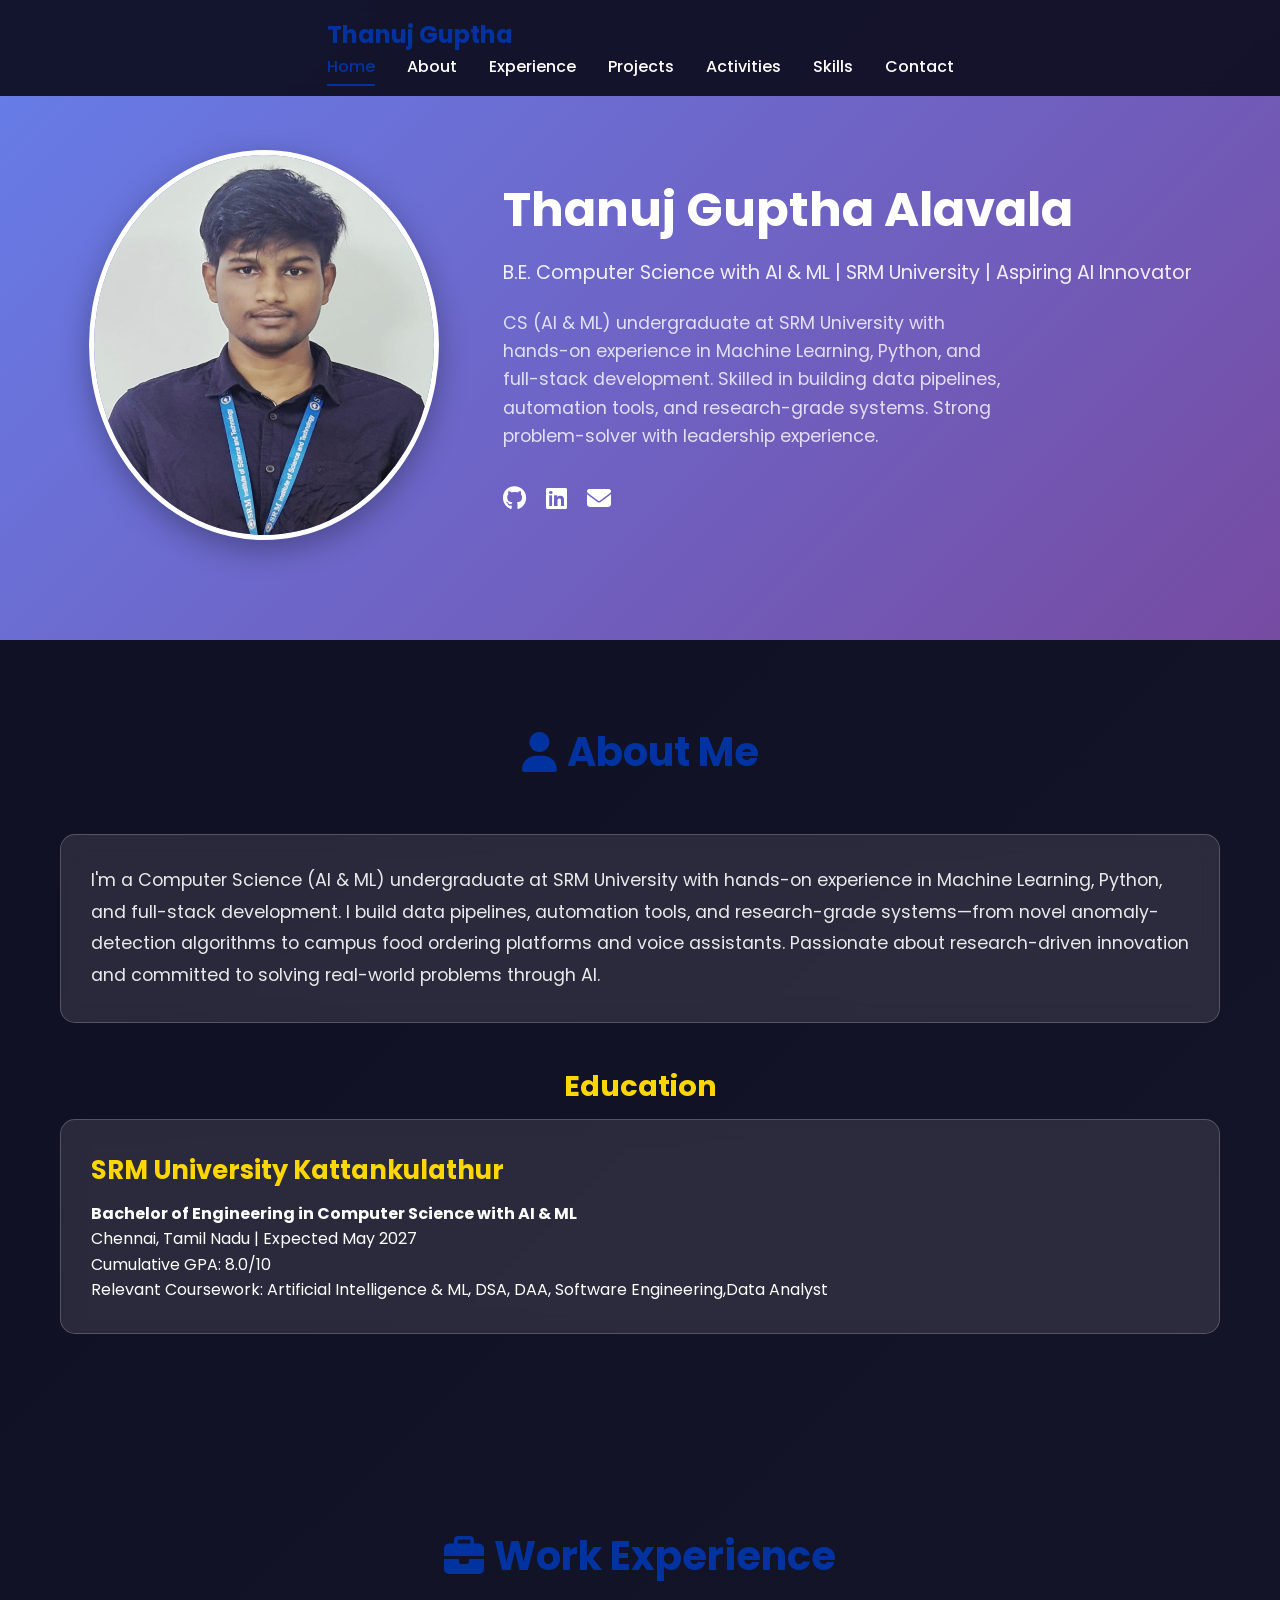
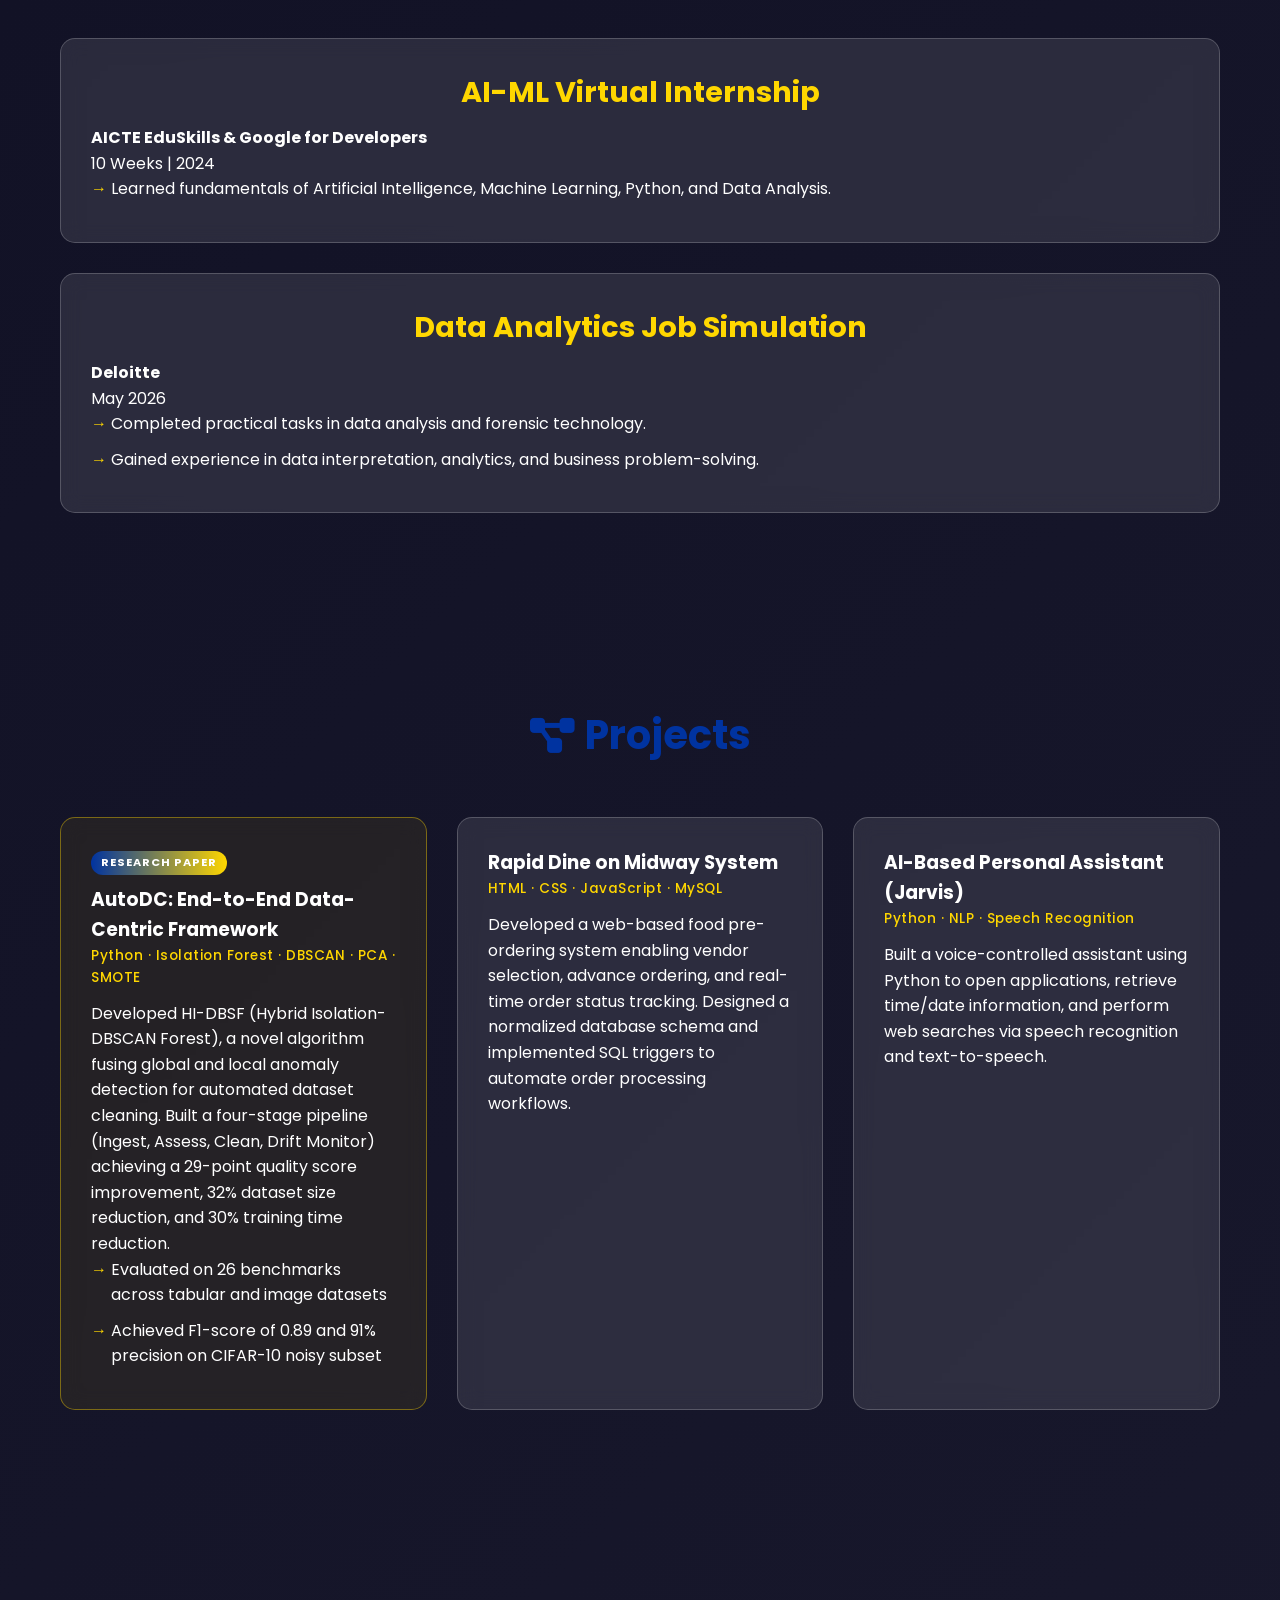
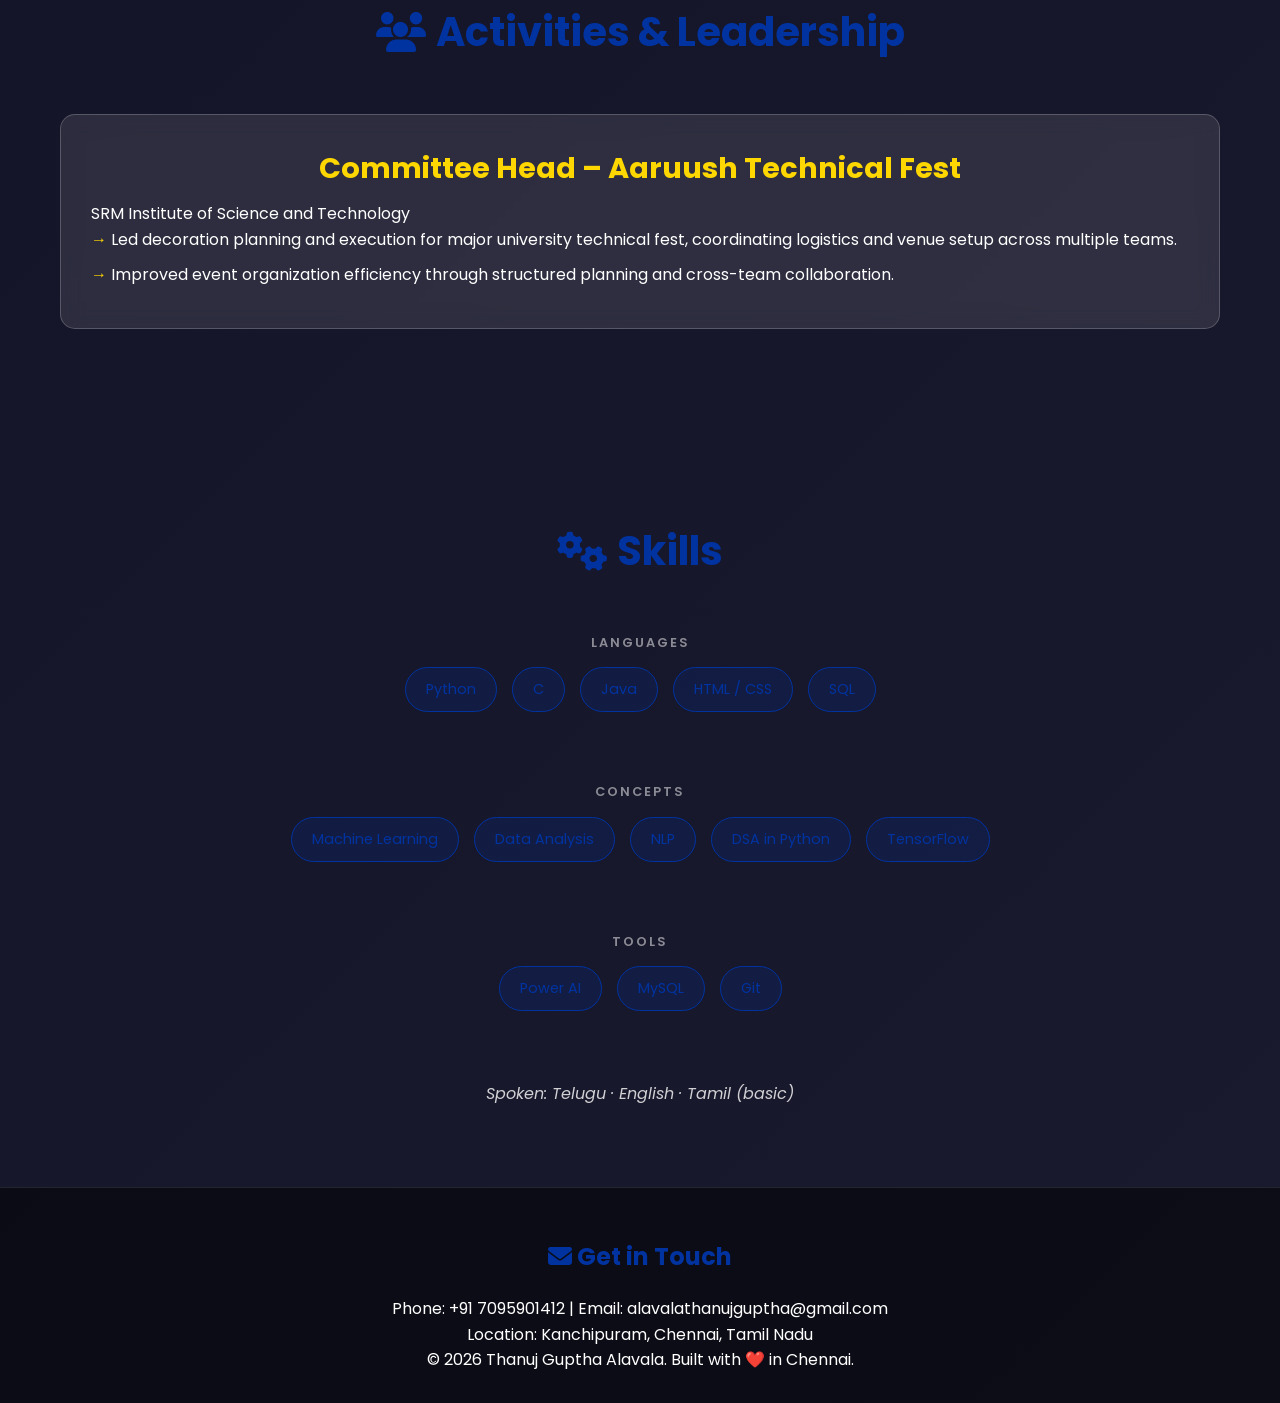
==== index.html @ cc49482c "Rename portfolio.html to index.html" ====
<!DOCTYPE html>
<html lang="en">
<head>
    <meta charset="UTF-8">
    <meta name="viewport" content="width=device-width, initial-scale=1.0">
    <title>Thanuj Guptha Alavala | CS AIML Student & Developer</title>
    <link rel="stylesheet" href="style.css">
    <link href="https://fonts.googleapis.com/css2?family=Poppins:wght@300;400;600;700&display=swap" rel="stylesheet">
    <link rel="stylesheet" href="https://cdnjs.cloudflare.com/ajax/libs/font-awesome/6.4.0/css/all.min.css">
</head>
<body>
    <nav class="navbar">
        <div class="container">
            <div class="nav-brand">
                <a href="#home">Thanuj Guptha</a>
            </div>
            <ul class="nav-menu">
                <li><a href="#home" class="nav-link">Home</a></li>
                <li><a href="#about" class="nav-link">About</a></li>
                <li><a href="#experience" class="nav-link">Experience</a></li>
                <li><a href="#projects" class="nav-link">Projects</a></li>
                <li><a href="#activities" class="nav-link">Activities</a></li>
                <li><a href="#skills" class="nav-link">Skills</a></li>
                <li><a href="#contact" class="nav-link">Contact</a></li>
            </ul>
            <div class="hamburger">
                <span></span>
                <span></span>
                <span></span>
            </div>
        </div>
    </nav>

    <header id="home" class="hero">
        <div class="container">
            <div class="hero-content">
                <img src="thanuj.jpg" alt="Thanuj Guptha Alavala" class="profile-img">
                <div class="hero-text">
                    <h1>Thanuj Guptha Alavala</h1>
                    <p class="subtitle">B.E. Computer Science with AI & ML | SRM University | Aspiring AI Innovator</p>
                    <p class="summary">CS (AI & ML) undergraduate at SRM University with hands-on experience in Machine Learning, Python, and full-stack development. Skilled in building data pipelines, automation tools, and research-grade systems. Strong problem-solver with leadership experience.</p>
                    <div class="social-links">
                        <a href="https://github.com/AT4455" target="_blank"><i class="fab fa-github"></i></a>
                        <a href="https://in.linkedin.com/in/alavala-thanuj-guptha-b74a49287" target="_blank"><i class="fab fa-linkedin"></i></a>
                        <a href="mailto:alavalathanujguptha@gmail.com"><i class="fas fa-envelope"></i></a>
                    </div>
                </div>
            </div>
        </div>
    </header>

    <section id="about" class="section education">
        <div class="container">
            <h2><i class="fas fa-user"></i> About Me</h2>
            <div class="intro-card">
                <p class="intro-text">I'm a Computer Science (AI & ML) undergraduate at SRM University with hands-on experience in Machine Learning, Python, and full-stack development. I build data pipelines, automation tools, and research-grade systems—from novel anomaly-detection algorithms to campus food ordering platforms and voice assistants. Passionate about research-driven innovation and committed to solving real-world problems through AI.</p>
            </div>
            <h3>Education</h3>
            <div class="card">
                <h4>SRM University Kattankulathur</h4>
                <p><strong>Bachelor of Engineering in Computer Science with AI & ML</strong><br>
                Chennai, Tamil Nadu | Expected May 2027<br>
                Cumulative GPA: 8.0/10<br>
                Relevant Coursework: Artificial Intelligence & ML, DSA, DAA, Software Engineering,Data Analyst</p>
            </div>
        </div>
    </section>

    <section id="experience" class="section experience">
        <div class="container">
            <h2><i class="fas fa-briefcase"></i> Work Experience</h2>
            <div class="card">
                <h3>AI-ML Virtual Internship</h3>
                <p><strong>AICTE EduSkills & Google for Developers</strong><br>
                10 Weeks | 2024</p>
                <ul>
                    <li>Learned fundamentals of Artificial Intelligence, Machine Learning, Python, and Data Analysis.</li>
                </ul>
            </div>
            <div class="card">
                <h3>Data Analytics Job Simulation</h3>
                <p><strong>Deloitte</strong><br>
                May 2026</p>
                <ul>
                    <li>Completed practical tasks in data analysis and forensic technology.</li>
                    <li>Gained experience in data interpretation, analytics, and business problem-solving.</li>
                </ul>
            </div>
        </div>
    </section>

    <section id="projects" class="section projects">
        <div class="container">
            <h2><i class="fas fa-project-diagram"></i> Projects</h2>
            <div class="projects-grid">
                <div class="project-card featured-project">
                    <span class="project-badge">Research Paper</span>
                    <h3>AutoDC: End-to-End Data-Centric Framework</h3>
                    <p class="tech-stack">Python · Isolation Forest · DBSCAN · PCA · SMOTE</p>
                    <p>Developed HI-DBSF (Hybrid Isolation-DBSCAN Forest), a novel algorithm fusing global and local anomaly detection for automated dataset cleaning. Built a four-stage pipeline (Ingest, Assess, Clean, Drift Monitor) achieving a 29-point quality score improvement, 32% dataset size reduction, and 30% training time reduction.</p>
                    <ul>
                        <li>Evaluated on 26 benchmarks across tabular and image datasets</li>
                        <li>Achieved F1-score of 0.89 and 91% precision on CIFAR-10 noisy subset</li>
                    </ul>
                </div>
                <div class="project-card">
                    <h3>Rapid Dine on Midway System</h3>
                    <p class="tech-stack">HTML · CSS · JavaScript · MySQL</p>
                    <p>Developed a web-based food pre-ordering system enabling vendor selection, advance ordering, and real-time order status tracking. Designed a normalized database schema and implemented SQL triggers to automate order processing workflows.</p>
                </div>
                <div class="project-card">
                    <h3>AI-Based Personal Assistant (Jarvis)</h3>
                    <p class="tech-stack">Python · NLP · Speech Recognition</p>
                    <p>Built a voice-controlled assistant using Python to open applications, retrieve time/date information, and perform web searches via speech recognition and text-to-speech.</p>
                </div>
            </div>
        </div>
    </section>

    <section id="activities" class="section activities">
        <div class="container">
            <h2><i class="fas fa-users"></i> Activities & Leadership</h2>
            <div class="card">
                <h3>Committee Head – Aaruush Technical Fest</h3>
                <p>SRM Institute of Science and Technology</p>
                <ul>
                    <li>Led decoration planning and execution for major university technical fest, coordinating logistics and venue setup across multiple teams.</li>
                    <li>Improved event organization efficiency through structured planning and cross-team collaboration.</li>
                </ul>
            </div>
        </div>
    </section>

    <section id="skills" class="section skills">
        <div class="container">
            <h2><i class="fas fa-cogs"></i> Skills</h2>
            <div class="skills-categories">
                <div class="skills-category">
                    <h4 class="skills-cat-label">Languages</h4>
                    <div class="skills-grid">
                        <div class="skill-tag">Python</div>
                        <div class="skill-tag">C</div>
                        <div class="skill-tag">Java</div>
                        <div class="skill-tag">HTML / CSS</div>
                        <div class="skill-tag">SQL</div>
                    </div>
                </div>
                <div class="skills-category">
                    <h4 class="skills-cat-label">Concepts</h4>
                    <div class="skills-grid">
                        <div class="skill-tag">Machine Learning</div>
                        <div class="skill-tag">Data Analysis</div>
                        <div class="skill-tag">NLP</div>
                        <div class="skill-tag">DSA in Python</div>
                        <div class="skill-tag">TensorFlow</div>
                    </div>
                </div>
                <div class="skills-category">
                    <h4 class="skills-cat-label">Tools</h4>
                    <div class="skills-grid">
                        <div class="skill-tag">Power AI</div>
                        <div class="skill-tag">MySQL</div>
                        <div class="skill-tag">Git</div>
                    </div>
                </div>
            </div>
            <p class="languages">Spoken: Telugu · English · Tamil (basic)</p>
        </div>
    </section>

    <footer id="contact" class="footer">
        <div class="container">
            <h2><i class="fas fa-envelope"></i> Get in Touch</h2>
            <p>Phone: +91 7095901412 | Email: alavalathanujguptha@gmail.com</p>
            <p>Location: Kanchipuram, Chennai, Tamil Nadu</p>
            <p>&copy; 2026 Thanuj Guptha Alavala. Built with ❤️ in Chennai.</p>
        </div>
    </footer>

    <script>
        // Smooth scrolling for nav links
        document.querySelectorAll('a[href^="#"]').forEach(anchor => {
            anchor.addEventListener('click', function (e) {
                e.preventDefault();
                const target = document.querySelector(this.getAttribute('href'));
                if (target) {
                    target.scrollIntoView({ behavior: 'smooth', block: 'start' });
                }
            });
        });

        // Mobile hamburger menu
        const hamburger = document.querySelector('.hamburger');
        const navMenu = document.querySelector('.nav-menu');
        hamburger.addEventListener('click', () => {
            hamburger.classList.toggle('active');
            navMenu.classList.toggle('active');
        });

        // Close menu on link click (mobile)
        document.querySelectorAll('.nav-link').forEach(link => {
            link.addEventListener('click', () => {
                hamburger.classList.remove('active');
                navMenu.classList.remove('active');
            });
        });

        // Active nav link on scroll
        window.addEventListener('scroll', () => {
            let current = '';
            const sections = document.querySelectorAll('section, header, footer');
            sections.forEach(section => {
                const sectionTop = section.offsetTop;
                if (scrollY >= sectionTop - 200) {
                    current = section.getAttribute('id') || '';
                }
            });
            document.querySelectorAll('.nav-link').forEach(link => {
                link.classList.remove('active');
                if (link.getAttribute('href') === `#${current}`) {
                    link.classList.add('active');
                }
            });
        });

        // Scroll-triggered animations
        const observerOptions = {
            threshold: 0.1,
            rootMargin: '0px 0px -50px 0px'
        };
        const observer = new IntersectionObserver((entries) => {
            entries.forEach(entry => {
                if (entry.isIntersecting) {
                    entry.target.classList.add('animate-in');
                }
            });
        }, observerOptions);

        document.querySelectorAll('.section, .project-card, .card, .skill-tag, .progress-item').forEach(el => {
            observer.observe(el);
        });

        // Animate progress bars on scroll
        const progressBars = document.querySelectorAll('.progress-bar');
        const animateProgress = () => {
            progressBars.forEach(bar => {
                const width = bar.getAttribute('data-width');
                bar.style.width = width + '%';
            });
        };
        observer.observe(document.querySelector('.progress-bars')); // Trigger on section
        window.addEventListener('scroll', () => {
            if (document.querySelector('.skills').classList.contains('animate-in')) {
                animateProgress();
            }
        });
    </script>
</body>
</html>
---- style.css ----
* {
    margin: 0;
    padding: 0;
    box-sizing: border-box;
}

body {
    font-family: 'Poppins', sans-serif;
    line-height: 1.6;
    color: #333;
    background: linear-gradient(135deg, #0f0f23 0%, #1a1a2e 100%);
    color: #fff;
    scroll-behavior: smooth;
    overflow-x: hidden;
}

.container {
    max-width: 1200px;
    margin: 0 auto;
    padding: 0 20px;
}

.navbar {
    position: fixed;
    top: 0;
    width: 100%;
    background: rgba(15, 15, 35, 0.95);
    backdrop-filter: blur(10px);
    z-index: 1000;
    padding: 1rem 0;
    transition: background 0.3s ease;
    display: flex;
    align-items: center;
    justify-content: space-between;
}

.navbar.scrolled {
    background: rgba(15, 15, 35, 0.98);
}

.nav-brand a {
    font-size: 1.5rem;
    font-weight: 700;
    color: #0033A0; /* SRM blue */
    text-decoration: none;
}

.nav-menu {
    display: flex;
    list-style: none;
    gap: 2rem;
    margin-left: auto; /* Aligns menu to right */
    justify-content: flex-end;
    flex: 1;
}

.nav-link {
    color: #fff;
    text-decoration: none;
    font-weight: 500;
    transition: color 0.3s ease;
    position: relative;
    padding: 0.5rem 0;
}

.nav-link::after {
    content: '';
    position: absolute;
    width: 0;
    height: 2px;
    bottom: 0;
    right: 0; /* Starts from right for slide-in effect */
    background: #0033A0;
    transition: width 0.3s ease;
}

.nav-link:hover::after,
.nav-link.active::after {
    width: 100%;
}

.nav-link:hover,
.nav-link.active {
    color: #0033A0;
}

.hamburger {
    display: none;
    flex-direction: column;
    cursor: pointer;
}

.hamburger span {
    width: 25px;
    height: 3px;
    background: #fff;
    margin: 3px 0;
    transition: 0.3s;
}

.hamburger.active span:nth-child(1) {
    transform: rotate(-45deg) translate(-5px, 6px);
}

.hamburger.active span:nth-child(2) {
    opacity: 0;
}

.hamburger.active span:nth-child(3) {
    transform: rotate(45deg) translate(-5px, -6px);
}

.hero {
    text-align: left;
    padding: 150px 0 100px; /* Extra top padding for fixed nav */
    background: linear-gradient(135deg, #667eea 0%, #764ba2 100%);
    margin-top: 0;
    display: flex;
    align-items: center;
}

.hero-content {
    display: flex;
    align-items: center;
    gap: 4rem;
    width: 100%;
    flex-wrap: wrap;
    justify-content: space-between;
}

.hero-text {
    flex: 1;
    min-width: 300px;
    animation: slideInRight 1s ease-out;
}

.profile-img {
    width: 350px; /* Increased size */
    height: 390px;
    border-radius: 50%;
    border: 5px solid #ffffff;
    flex-shrink: 0;
    box-shadow: 0 10px 30px rgba(0,0,0,0.3);
    transition: transform 0.3s ease;
    animation: slideInLeft 2s ease-out;
}

.profile-img:hover {
    transform: scale(1.05) rotate(5deg);
}

.hero-text h1 {
    font-size: 3rem;
    margin-bottom: 10px;
    animation: fadeInUp 1s ease;
}

.subtitle {
    font-size: 1.2rem;
    margin-bottom: 20px;
    opacity: 0.9;
}

.summary {
    font-size: 1.1rem;
    max-width: 500px;
    margin-bottom: 30px;
    opacity: 0.8;
    animation: fadeInUp 1.2s ease;
}

.social-links {
    display: flex;
    gap: 20px;
    margin-top: 20px;
    animation: fadeInUp 1.4s ease;
}

.social-links a {
    color: #fff;
    font-size: 1.5rem;
    transition: color 0.3s ease, transform 0.3s ease;
}

.social-links a:hover {
    color: #ffd700;
    transform: translateY(-3px);
}

.section {
    padding: 80px 0;
    opacity: 0;
    transform: translateY(50px);
    transition: opacity 0.6s ease, transform 0.6s ease;
}

.section.animate-in {
    opacity: 1;
    transform: translateY(0);
}

.section h2 {
    text-align: center;
    font-size: 2.5rem;
    margin-bottom: 50px;
    display: flex;
    align-items: center;
    justify-content: center;
    gap: 10px;
    color: #0033A0;
}

.intro-card {
    background: rgba(255,255,255,0.1);
    backdrop-filter: blur(10px);
    border-radius: 15px;
    padding: 30px;
    margin-bottom: 40px;
    border: 1px solid rgba(255,255,255,0.2);
    transition: transform 0.3s ease;
}

.intro-card:hover {
    transform: translateY(-5px);
}

.intro-text {
    font-size: 1.1rem;
    line-height: 1.8;
    opacity: 0.9;
}

.education h3,
.experience h3,
.activities h3 {
    font-size: 1.8rem;
    margin-bottom: 10px;
    color: #ffd700;
    text-align: center;
}

.card, .project-card {
    background: rgba(255,255,255,0.1);
    backdrop-filter: blur(10px);
    border-radius: 15px;
    padding: 30px;
    margin-bottom: 30px;
    border: 1px solid rgba(255,255,255,0.2);
    transition: transform 0.3s ease, box-shadow 0.3s ease;
    opacity: 0;
    transform: translateY(30px);
}

.card.animate-in, .project-card.animate-in {
    opacity: 1;
    transform: translateY(0);
    transition: opacity 0.6s ease 0.2s, transform 0.6s ease 0.2s;
}

.card:hover, .project-card:hover {
    transform: translateY(-10px) scale(1.02);
    box-shadow: 0 20px 50px rgba(0,0,0,0.3);
}

.card h4 {
    font-size: 1.6rem;
    margin-bottom: 10px;
    color: #ffd700;
}

.card ul, .project-card ul {
    list-style: none;
    padding-left: 0;
}

.card li, .project-card li {
    margin-bottom: 10px;
    position: relative;
    padding-left: 20px;
    opacity: 0;
    animation: fadeInLeft 0.5s ease forwards;
}

.card li:nth-child(1) { animation-delay: 0.1s; }
.card li:nth-child(2) { animation-delay: 0.2s; }
.card li:nth-child(3) { animation-delay: 0.3s; }

.card li::before, .project-card li::before {
    content: "→";
    position: absolute;
    left: 0;
    color: #ffd700;
}

.project-link {
    display: inline-block;
    margin-top: 15px;
    color: #0033A0;
    text-decoration: none;
    font-weight: 600;
    transition: color 0.3s ease, transform 0.3s ease;
}

.project-link:hover {
    color: #fff;
    transform: translateX(5px);
}

.projects-grid {
    display: grid;
    grid-template-columns: repeat(auto-fit, minmax(350px, 1fr));
    gap: 30px;
}

.skills-grid {
    display: flex;
    flex-wrap: wrap;
    justify-content: center;
    gap: 15px;
    margin-bottom: 40px;
}

.skill-tag {
    background: rgba(0, 51, 160, 0.2); /* SRM blue tint */
    color: #0033A0;
    padding: 10px 20px;
    border-radius: 25px;
    font-size: 0.9rem;
    border: 1px solid #0033A0;
    transition: all 0.3s ease;
    opacity: 1; /* Fallback visibility */
    transform: scale(1);
}

.skill-tag.animate-in {
    animation: popIn 0.5s ease forwards;
}

.skill-tag:nth-child(odd) { animation-delay: 0.1s; }
.skill-tag:nth-child(even) { animation-delay: 0.2s; }

.skill-tag:hover {
    background: #0033A0;
    color: #fff;
    transform: scale(1.1) rotate(2deg);
}

.progress-bars {
    display: flex;
    flex-direction: column;
    gap: 15px;
    margin-bottom: 20px;
}

.progress-item {
    display: flex;
    align-items: center;
    gap: 15px;
    opacity: 0;
    transform: translateY(20px);
    transition: opacity 0.5s ease, transform 0.5s ease;
}

.progress-item.animate-in {
    opacity: 1;
    transform: translateY(0);
}

.progress-label {
    font-weight: 600;
    min-width: 120px;
    color: #ffd700;
}

.progress-container {
    flex: 1;
    height: 8px;
    background: rgba(255,255,255,0.1);
    border-radius: 4px;
    overflow: hidden;
}

.progress-bar {
    height: 100%;
    background: linear-gradient(90deg, #0033A0, #ffd700);
    width: 0;
    transition: width 1.5s ease-in-out;
    border-radius: 4px;
}

.languages {
    text-align: center;
    opacity: 0.8;
    font-style: italic;
}

.footer {
    background: rgba(0,0,0,0.5);
    text-align: center;
    padding: 50px 0 30px;
    border-top: 1px solid rgba(255,255,255,0.1);
}

.footer h2 {
    margin-bottom: 20px;
    color: #0033A0;
}

/* Animations */
@keyframes slideInLeft {
    from {
        opacity: 0;
        transform: translateX(-50px);
    }
    to {
        opacity: 1;
        transform: translateX(0);
    }
}

@keyframes slideInRight {
    from {
        opacity: 0;
        transform: translateX(50px);
    }
    to {
        opacity: 1;
        transform: translateX(0);
    }
}

@keyframes fadeInUp {
    from {
        opacity: 0;
        transform: translateY(30px);
    }
    to {
        opacity: 1;
        transform: translateY(0);
    }
}

@keyframes fadeInLeft {
    from {
        opacity: 0;
        transform: translateX(-20px);
    }
    to {
        opacity: 1;
        transform: translateX(0);
    }
}

@keyframes popIn {
    from {
        opacity: 0;
        transform: scale(0.8);
    }
    to {
        opacity: 1;
        transform: scale(1);
    }
}

/* Tech stack label */
.tech-stack {
    font-size: 0.85rem;
    color: #ffd700;
    margin-bottom: 12px;
    font-weight: 500;
    letter-spacing: 0.5px;
}

/* Featured project badge */
.featured-project {
    border-color: rgba(255, 215, 0, 0.4);
    background: rgba(255, 215, 0, 0.07);
}

.project-badge {
    display: inline-block;
    background: linear-gradient(90deg, #0033A0, #ffd700);
    color: #fff;
    font-size: 0.7rem;
    font-weight: 700;
    padding: 3px 10px;
    border-radius: 20px;
    text-transform: uppercase;
    letter-spacing: 1px;
    margin-bottom: 10px;
}

/* Skills categories */
.skills-categories {
    display: flex;
    flex-direction: column;
    gap: 30px;
    margin-bottom: 30px;
}

.skills-category {
    text-align: center;
}

.skills-cat-label {
    font-size: 0.8rem;
    text-transform: uppercase;
    letter-spacing: 2px;
    color: rgba(255,255,255,0.5);
    margin-bottom: 14px;
    font-weight: 600;
}

/* Responsive */
@media (max-width: 768px) {
    .nav-menu {
        position: fixed;
        left: -100%;
        top: 70px;
        flex-direction: column;
        background: rgba(15, 15, 35, 0.98);
        width: 100%;
        text-align: center;
        transition: 0.3s;
        padding: 2rem 0;
        justify-content: center;
    }

    .nav-menu.active {
        left: 0;
    }

    .hamburger {
        display: flex;
    }

    .hero-content {
        flex-direction: column;
        text-align: center;
        gap: 2rem;
    }

    .hero-text {
        min-width: auto;
        text-align: center;
    }

    .hero-text h1 { font-size: 2rem; }
    .profile-img { width: 200px; height: 200px; } /* Scaled down on mobile */
    .projects-grid { grid-template-columns: 1fr; }
    .social-links { gap: 15px; justify-content: center; }
    .social-links i { font-size: 1.2rem; }
    .hero { padding: 120px 0 80px; }
    .progress-item { flex-direction: column; align-items: flex-start; gap: 5px; }
}
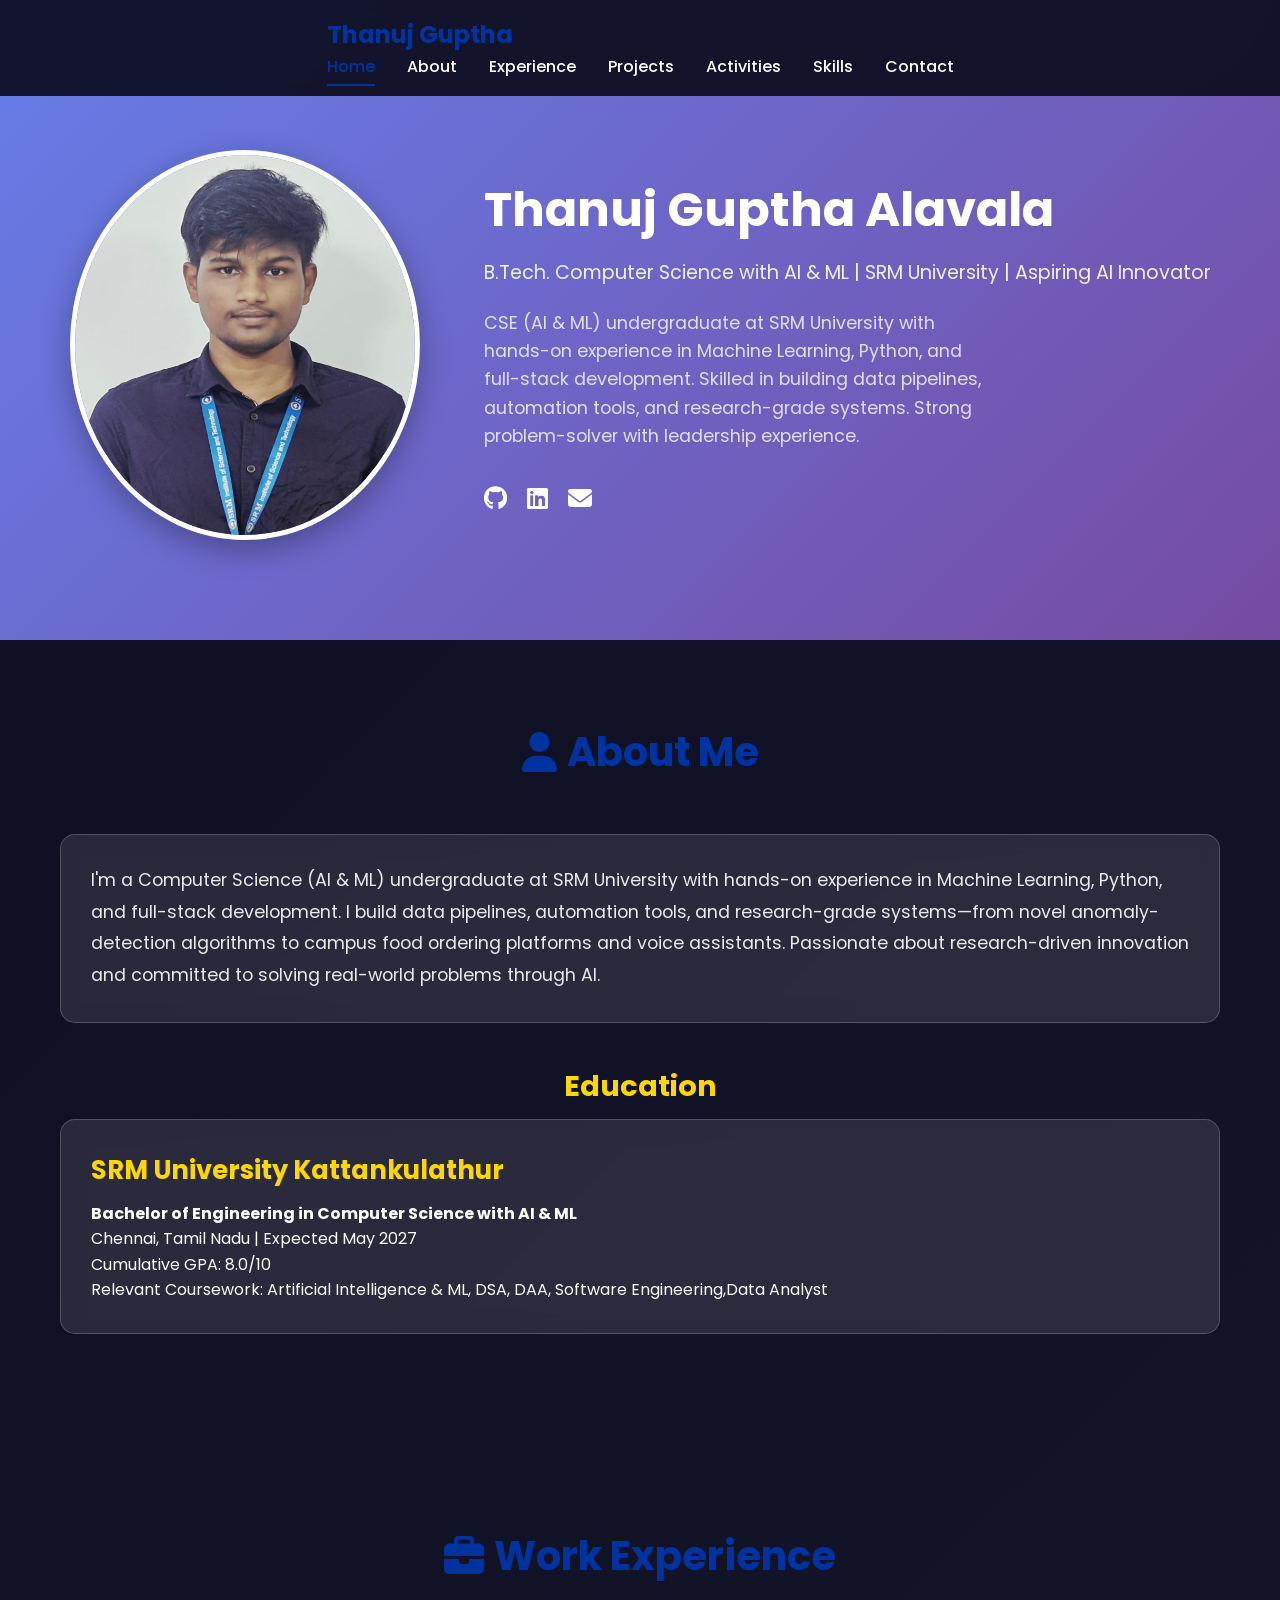
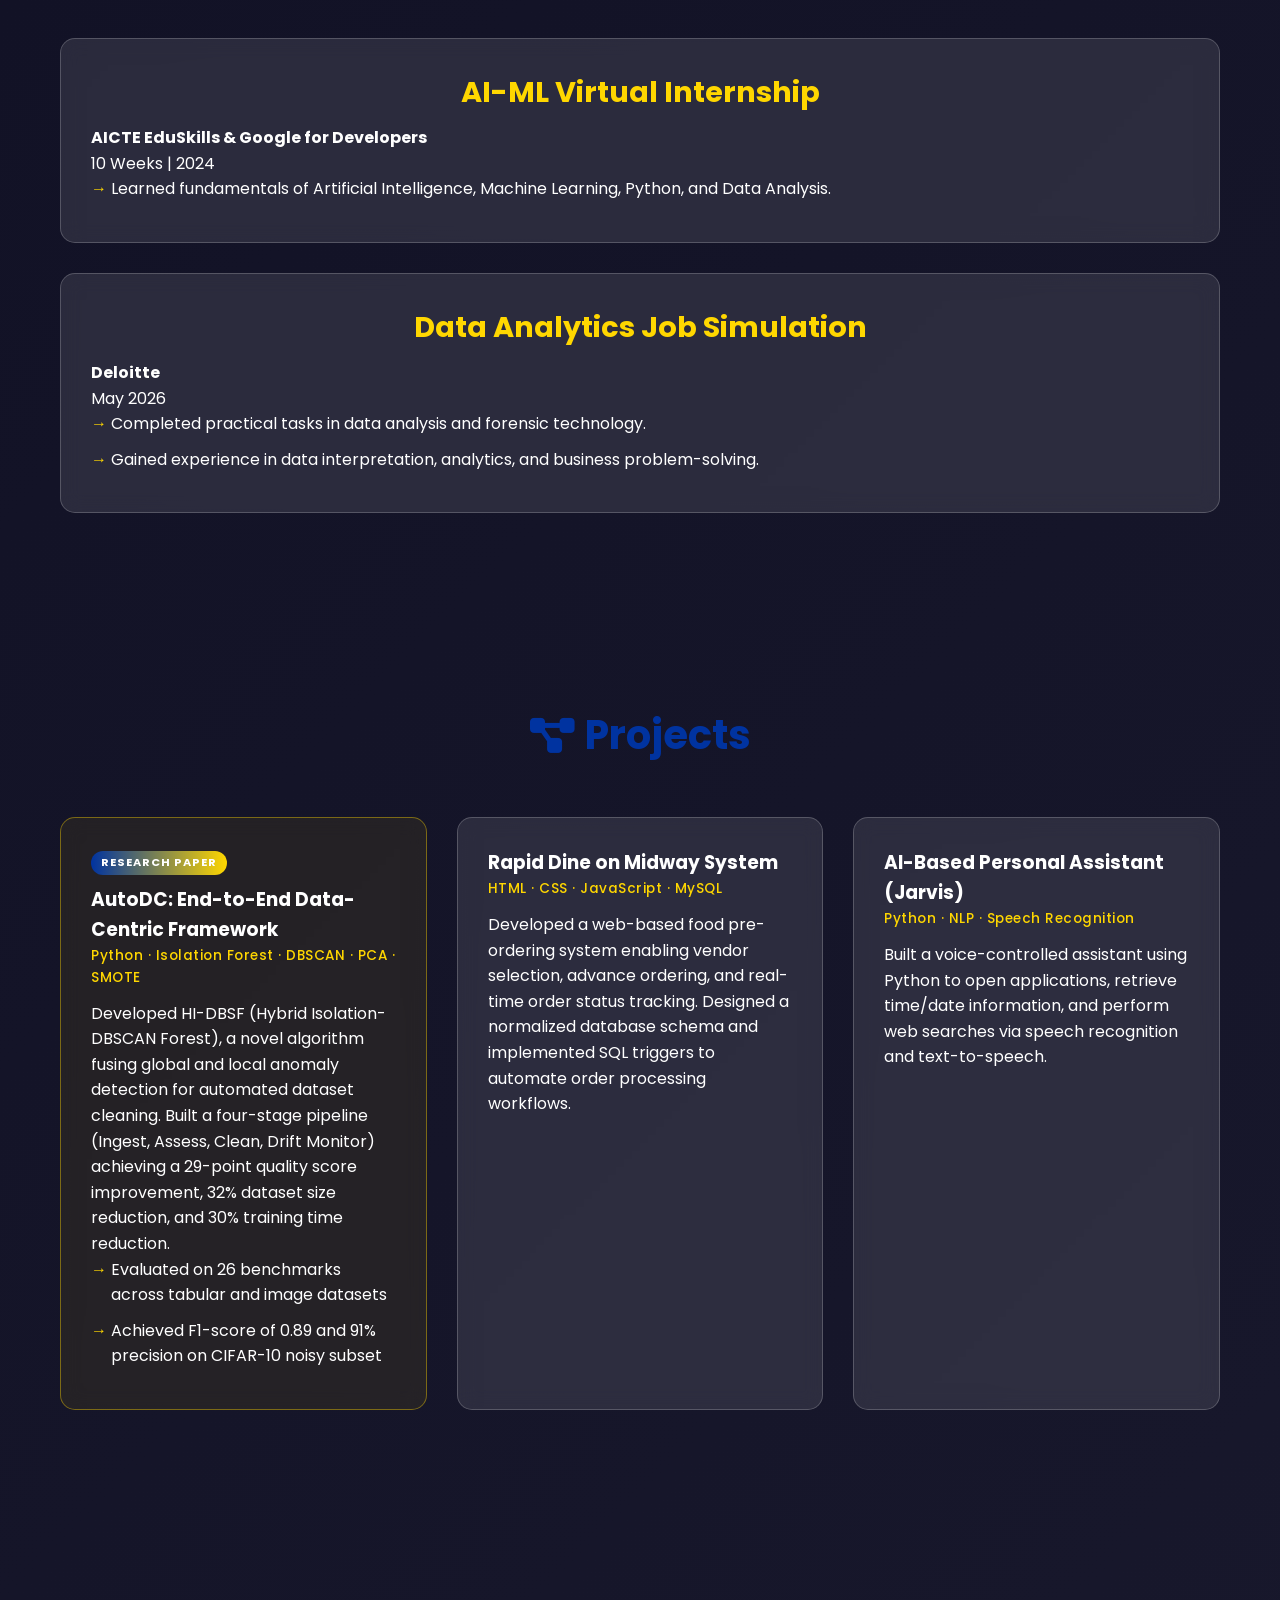
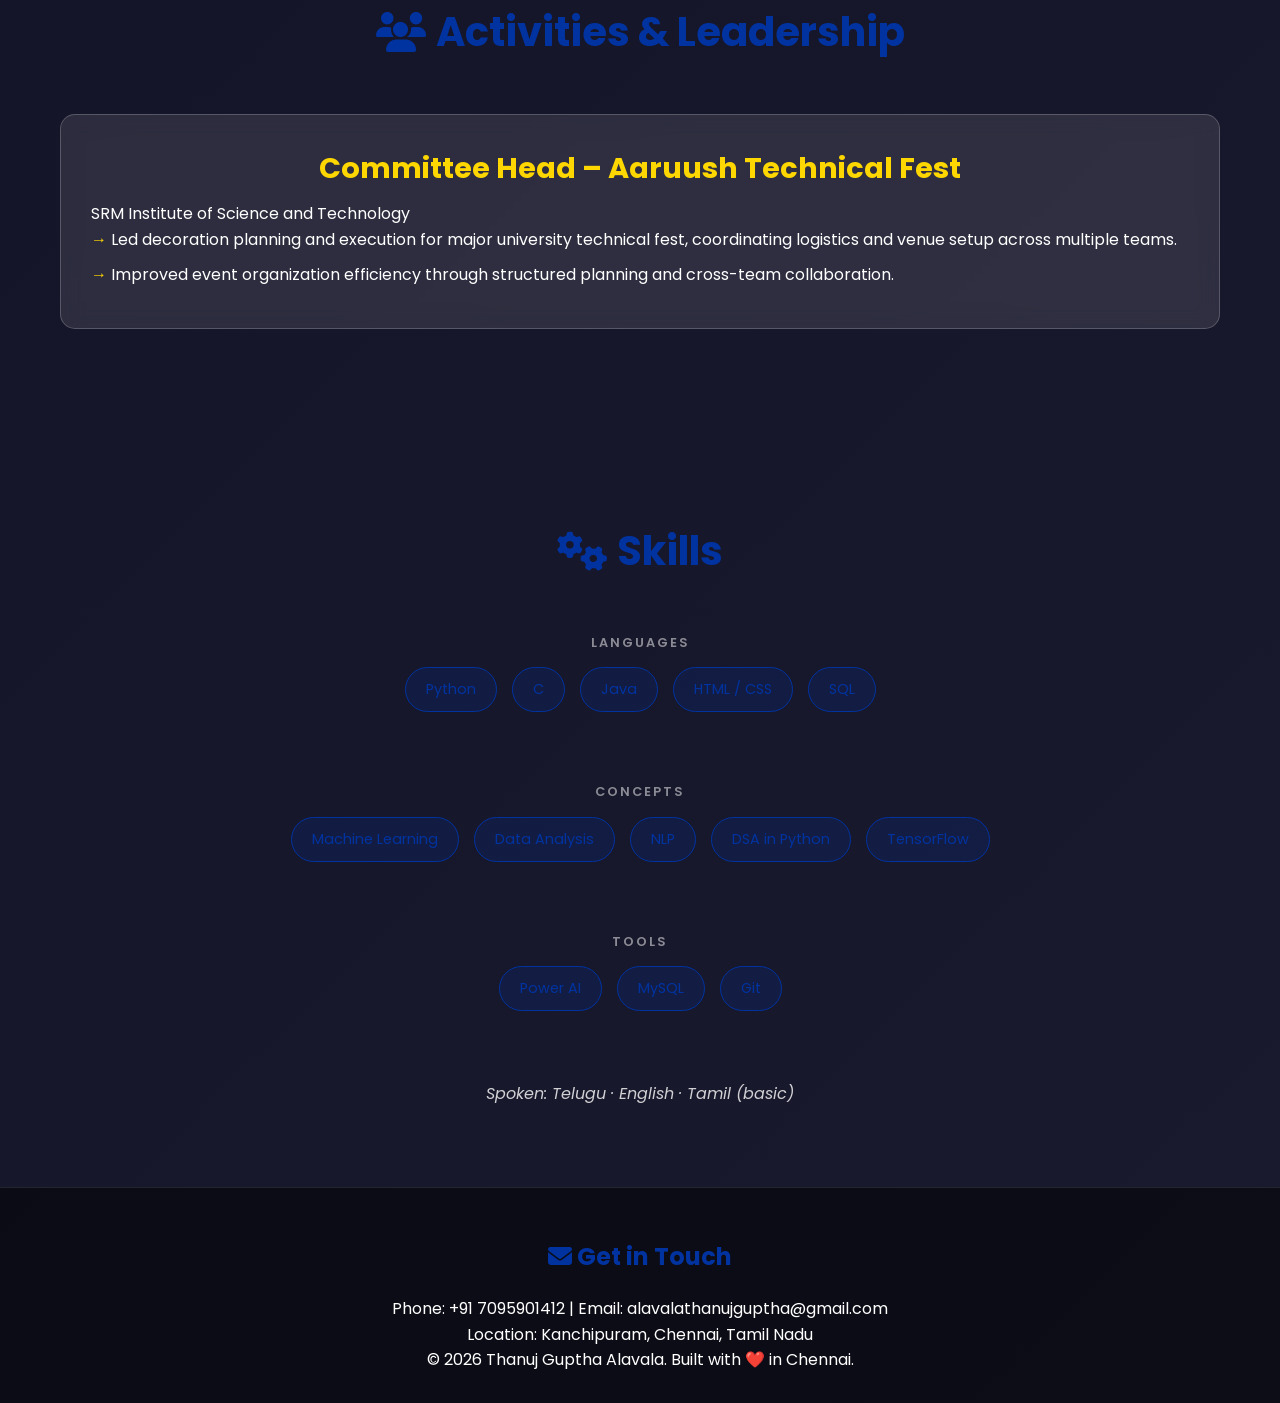
==== commit eb1cdcb3: "Update educational background and summary in index.html" ====
--- a/index.html
+++ b/index.html
@@ -37,8 +37,8 @@
                 <img src="thanuj.jpg" alt="Thanuj Guptha Alavala" class="profile-img">
                 <div class="hero-text">
                     <h1>Thanuj Guptha Alavala</h1>
-                    <p class="subtitle">B.E. Computer Science with AI & ML | SRM University | Aspiring AI Innovator</p>
-                    <p class="summary">CS (AI & ML) undergraduate at SRM University with hands-on experience in Machine Learning, Python, and full-stack development. Skilled in building data pipelines, automation tools, and research-grade systems. Strong problem-solver with leadership experience.</p>
+                    <p class="subtitle">B.Tech. Computer Science with AI & ML | SRM University | Aspiring AI Innovator</p>
+                    <p class="summary">CSE (AI & ML) undergraduate at SRM University with hands-on experience in Machine Learning, Python, and full-stack development. Skilled in building data pipelines, automation tools, and research-grade systems. Strong problem-solver with leadership experience.</p>
                     <div class="social-links">
                         <a href="https://github.com/AT4455" target="_blank"><i class="fab fa-github"></i></a>
                         <a href="https://in.linkedin.com/in/alavala-thanuj-guptha-b74a49287" target="_blank"><i class="fab fa-linkedin"></i></a>
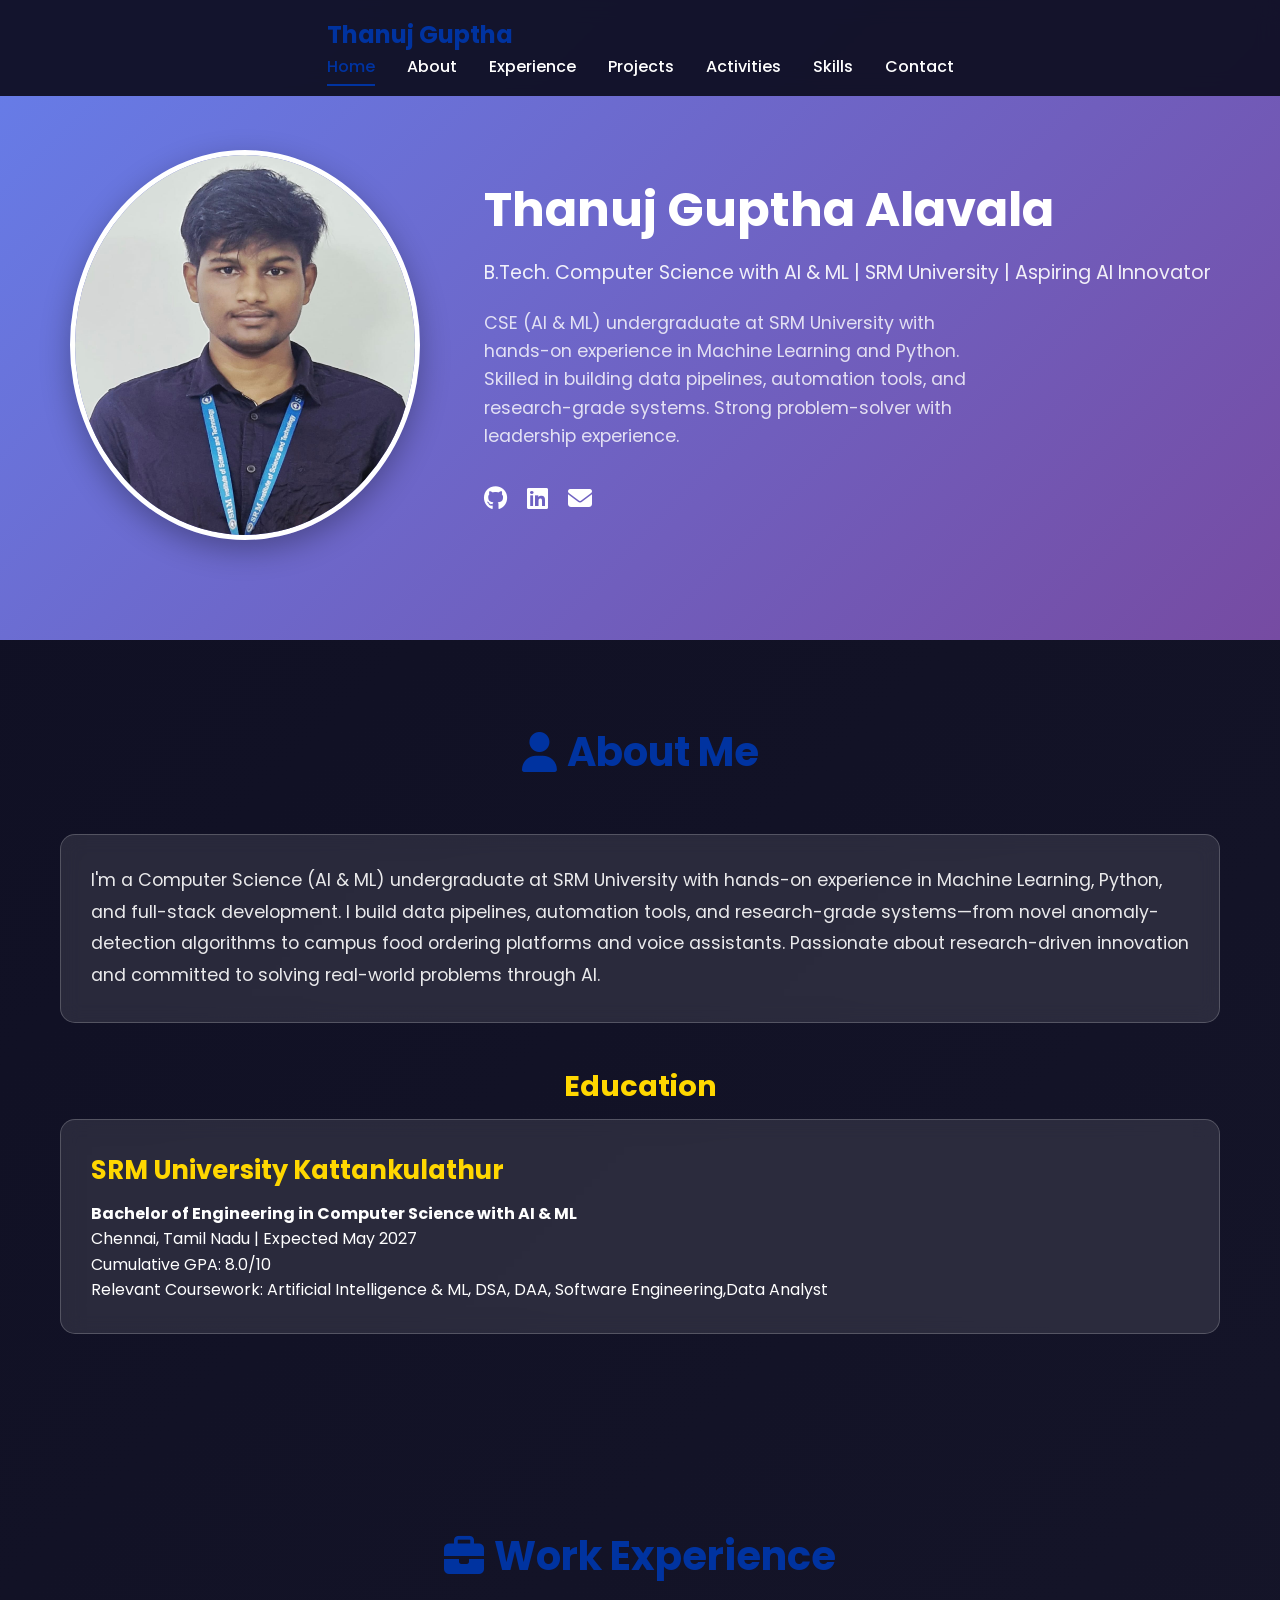
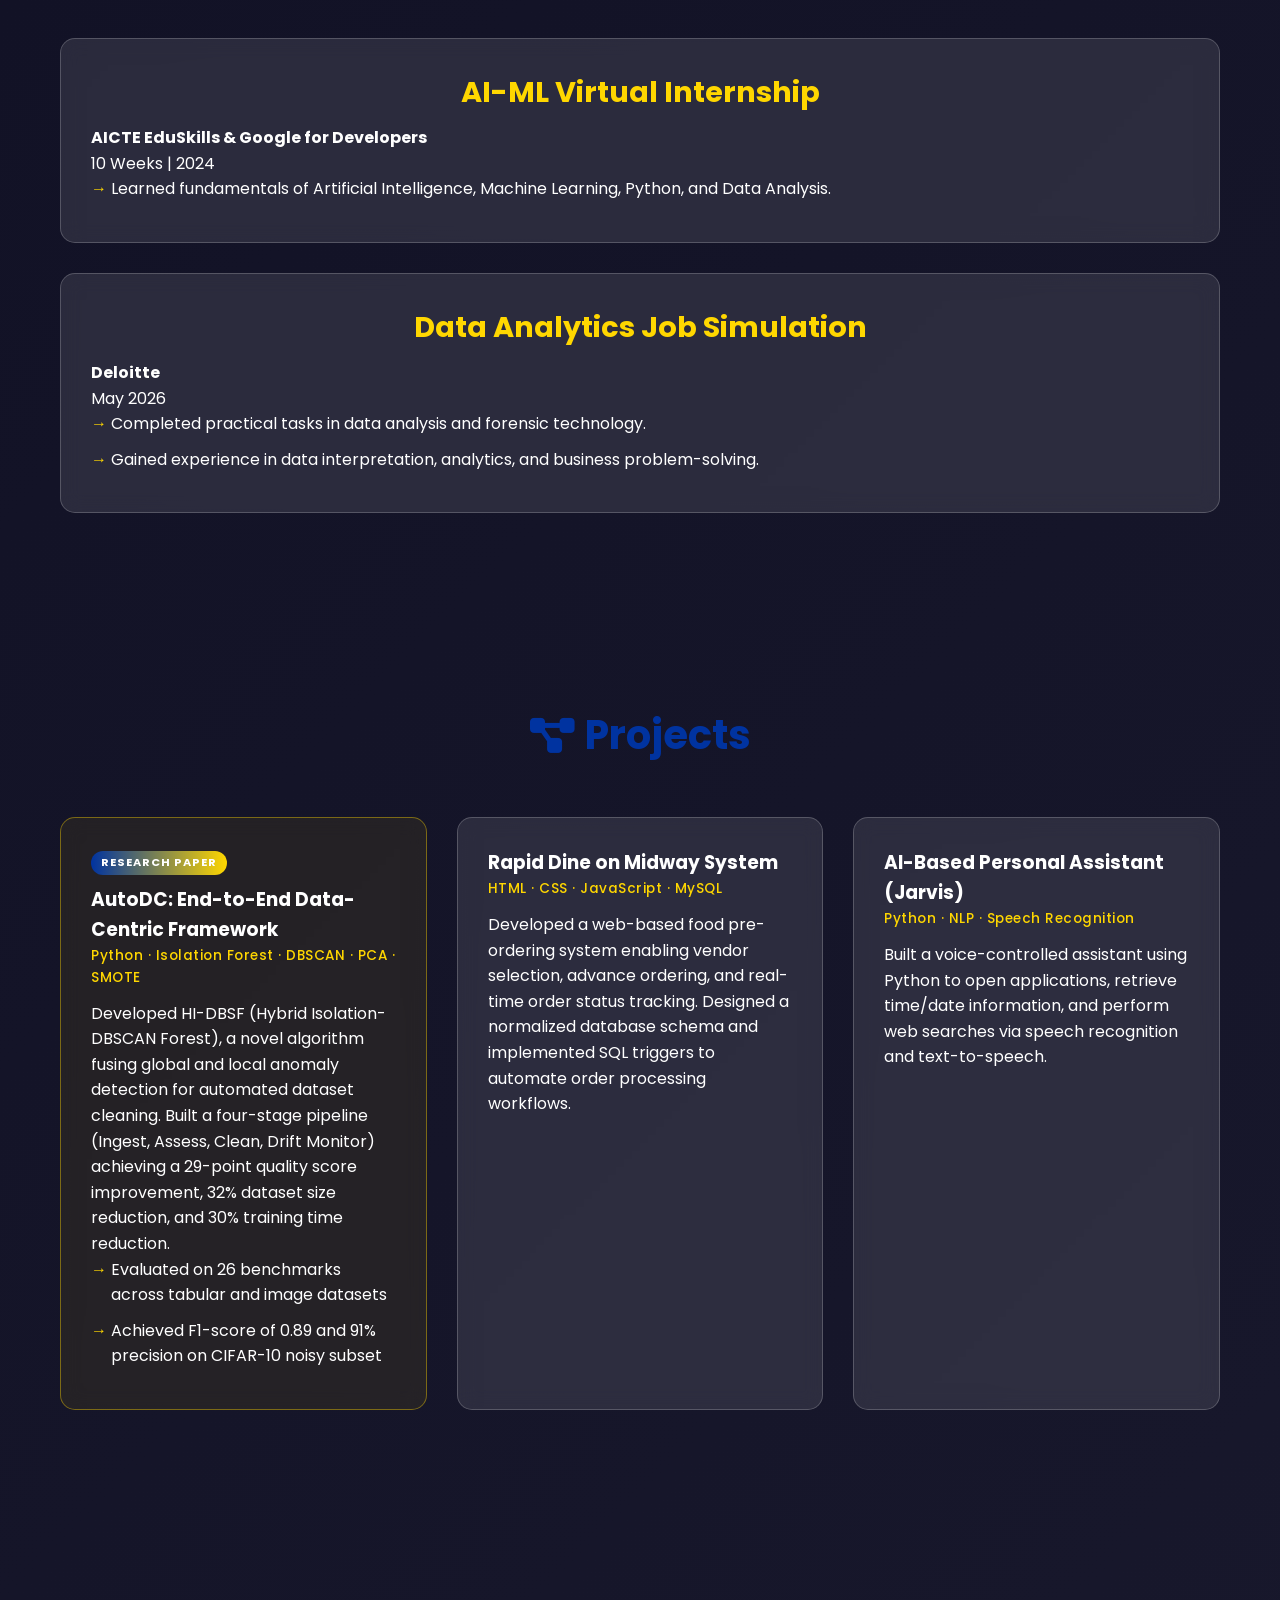
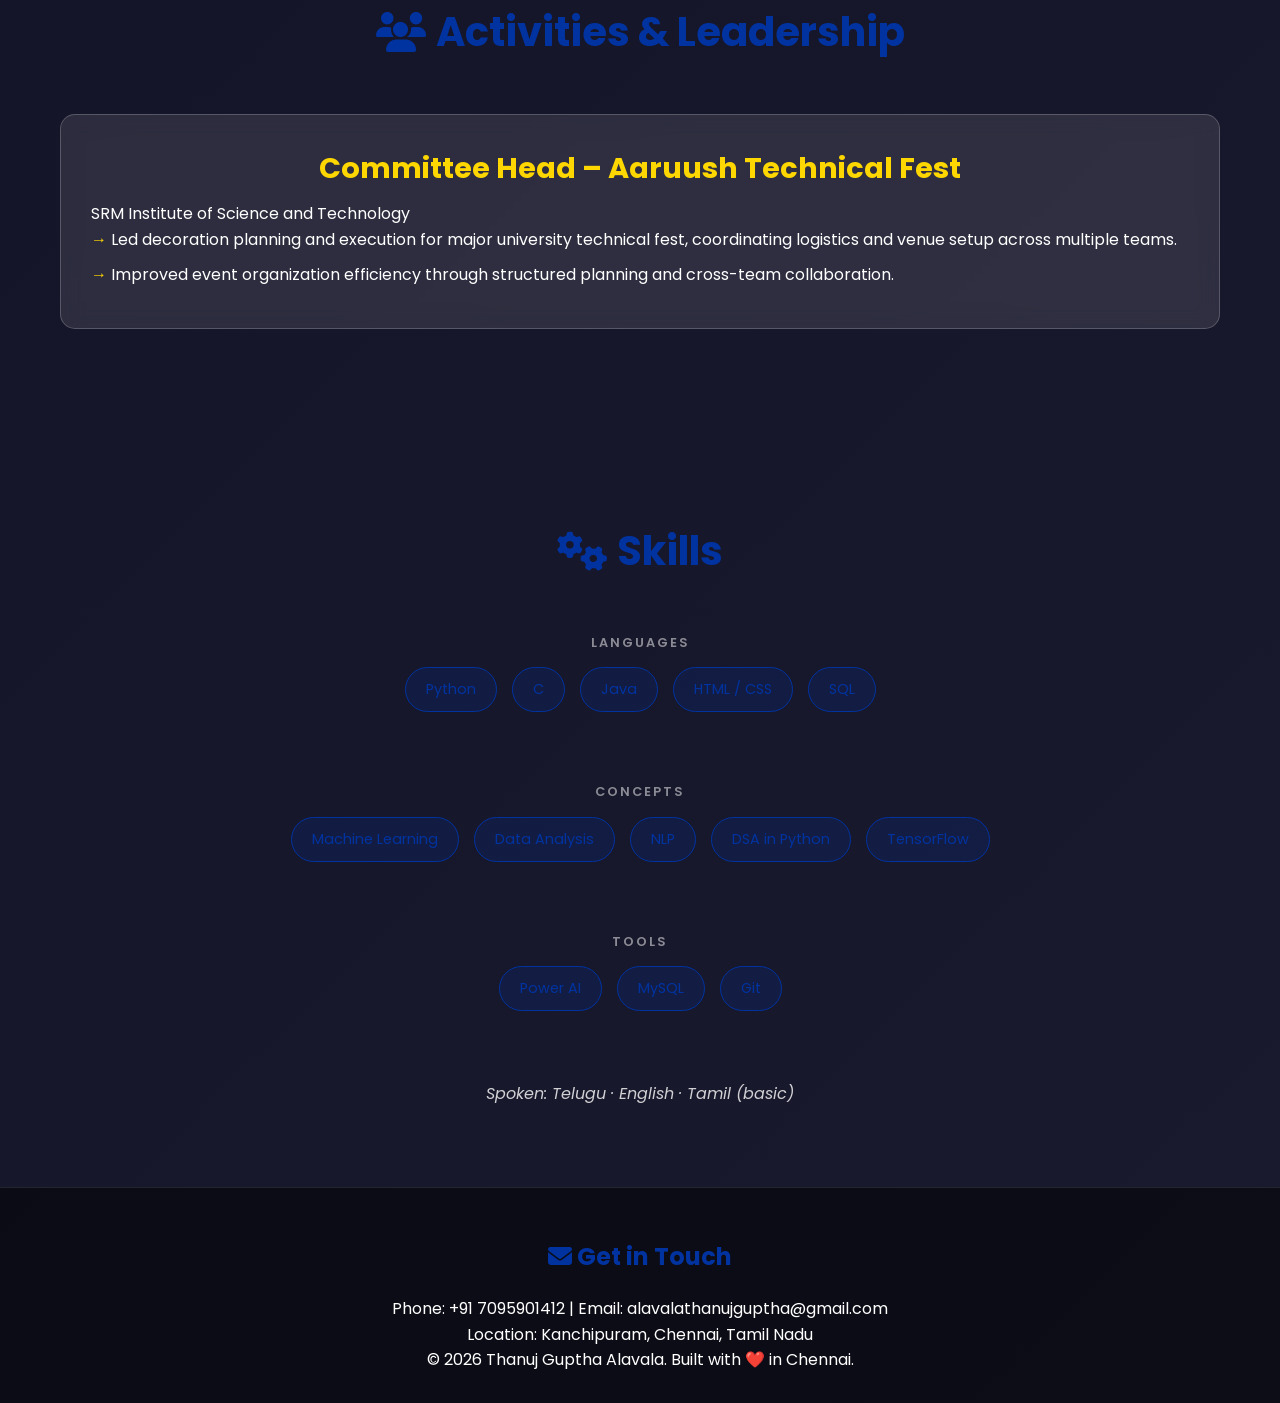
==== commit 58244faf: "Update summary paragraph in index.html Removed 'full-stack development' from summary paragraph." ====
--- a/index.html
+++ b/index.html
@@ -38,7 +38,7 @@
                 <div class="hero-text">
                     <h1>Thanuj Guptha Alavala</h1>
                     <p class="subtitle">B.Tech. Computer Science with AI & ML | SRM University | Aspiring AI Innovator</p>
-                    <p class="summary">CSE (AI & ML) undergraduate at SRM University with hands-on experience in Machine Learning, Python, and full-stack development. Skilled in building data pipelines, automation tools, and research-grade systems. Strong problem-solver with leadership experience.</p>
+                    <p class="summary">CSE (AI & ML) undergraduate at SRM University with hands-on experience in Machine Learning and Python. Skilled in building data pipelines, automation tools, and research-grade systems. Strong problem-solver with leadership experience.</p>
                     <div class="social-links">
                         <a href="https://github.com/AT4455" target="_blank"><i class="fab fa-github"></i></a>
                         <a href="https://in.linkedin.com/in/alavala-thanuj-guptha-b74a49287" target="_blank"><i class="fab fa-linkedin"></i></a>
